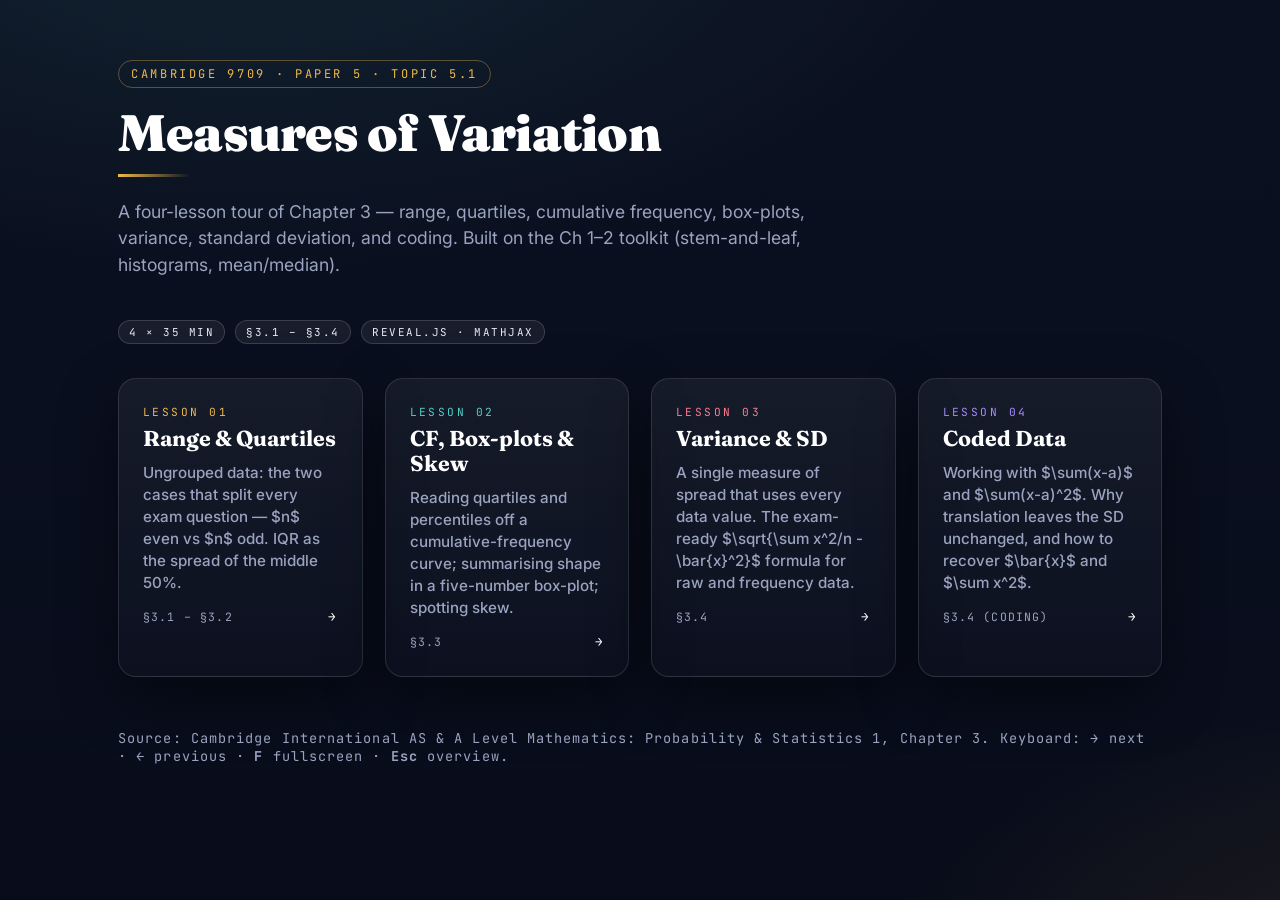
==== index.html @ fa0a8d60 "Initial: 4-lesson deck for 9709 P5 Ch3 Measures of Variation" ====
<!DOCTYPE html>
<html lang="en">
<head>
  <meta charset="utf-8">
  <meta name="viewport" content="width=device-width, initial-scale=1.0">
  <title>Chapter 3 — Measures of Variation · 9709 Paper 5</title>
  <link rel="preconnect" href="https://fonts.googleapis.com">
  <link rel="preconnect" href="https://fonts.gstatic.com" crossorigin>
  <link href="https://fonts.googleapis.com/css2?family=Fraunces:ital,opsz,wght@0,9..144,500;0,9..144,700;0,9..144,900&family=Inter:wght@400;600;700;800&family=JetBrains+Mono:wght@500;700&display=swap" rel="stylesheet">
  <style>
    :root{
      --ink:#0b1020; --chalk:#e8ecf6; --muted:#9aa3bf;
      --gold:#f0b84a; --teal:#4fd1c5; --rose:#ff7a90; --violet:#a78bfa; --emerald:#34d399;
    }
    *{box-sizing:border-box}
    html,body{margin:0;padding:0;background:var(--ink);color:var(--chalk);font-family:'Inter',system-ui,sans-serif;min-height:100vh}
    body{
      background:
        radial-gradient(1200px 600px at 20% -10%,rgba(79,209,197,.10),transparent 60%),
        radial-gradient(900px 500px at 110% 110%,rgba(240,184,74,.10),transparent 60%),
        linear-gradient(180deg,#0b1020 0%,#0a0f1f 50%,#080c1a 100%);
    }
    .wrap{max-width:1100px;margin:0 auto;padding:60px 28px 80px}
    .eyebrow{font-family:'JetBrains Mono',monospace;font-size:.75em;letter-spacing:.22em;text-transform:uppercase;color:var(--gold);border:1px solid rgba(240,184,74,.35);padding:5px 12px;border-radius:100px;display:inline-block;margin-bottom:18px}
    h1{font-family:'Fraunces',Georgia,serif;font-size:3.2em;line-height:1.05;font-weight:900;margin:0 0 .25em;color:#fff;letter-spacing:-.015em}
    .sub{color:var(--muted);font-size:1.1em;max-width:720px;line-height:1.5;margin-bottom:42px}
    .rule{height:3px;width:72px;background:linear-gradient(90deg,var(--gold),transparent);border:0;margin:14px 0 22px}
    .grid{display:grid;grid-template-columns:repeat(auto-fit,minmax(240px,1fr));gap:22px;margin-top:10px}
    a.card{text-decoration:none;color:inherit;display:block;background:linear-gradient(180deg,rgba(255,255,255,.05),rgba(255,255,255,.015));border:1px solid rgba(255,255,255,.12);border-radius:18px;padding:26px 24px;box-shadow:0 20px 60px rgba(0,0,0,.45);transition:transform .18s ease, border-color .18s ease, background .18s ease}
    a.card:hover{transform:translateY(-4px);border-color:rgba(255,255,255,.3);background:linear-gradient(180deg,rgba(255,255,255,.08),rgba(255,255,255,.025))}
    .card .num{font-family:'JetBrains Mono',monospace;font-size:.7em;letter-spacing:.22em;text-transform:uppercase;color:var(--gold);display:block;margin-bottom:8px}
    .card.teal .num{color:var(--teal)} .card.rose .num{color:var(--rose)} .card.violet .num{color:var(--violet)}
    .card h2{font-family:'Fraunces',Georgia,serif;font-size:1.35em;font-weight:700;margin:0 0 10px;color:#fff;line-height:1.15}
    .card p{color:var(--muted);line-height:1.45;margin:0;font-size:.95em;font-weight:500}
    .card .meta{margin-top:14px;display:flex;justify-content:space-between;align-items:center;font-family:'JetBrains Mono',monospace;font-size:.72em;color:var(--muted);letter-spacing:.1em;text-transform:uppercase}
    .card .arrow{color:#fff;font-size:1.1em}
    .foot{margin-top:52px;color:var(--muted);font-size:.85em;font-family:'JetBrains Mono',monospace;letter-spacing:.08em}
    .foot a{color:var(--gold);text-decoration:none}
    .ribbon{display:flex;gap:10px;flex-wrap:wrap;margin-top:14px;margin-bottom:34px}
    .chip{font-family:'JetBrains Mono',monospace;font-size:.68em;letter-spacing:.14em;text-transform:uppercase;color:var(--chalk);background:rgba(255,255,255,.06);border:1px solid rgba(255,255,255,.15);padding:4px 10px;border-radius:100px}
  </style>
</head>
<body>
<div class="wrap">
  <span class="eyebrow">Cambridge 9709 · Paper 5 · Topic 5.1</span>
  <h1>Measures of Variation</h1>
  <hr class="rule">
  <p class="sub">A four-lesson tour of Chapter 3 — range, quartiles, cumulative frequency, box-plots, variance, standard deviation, and coding. Built on the Ch 1–2 toolkit (stem-and-leaf, histograms, mean/median).</p>
  <div class="ribbon">
    <span class="chip">4 × 35 min</span>
    <span class="chip">§3.1 – §3.4</span>
    <span class="chip">Reveal.js · MathJax</span>
  </div>

  <div class="grid">
    <a class="card" href="lesson1/index.html">
      <span class="num">Lesson 01</span>
      <h2>Range &amp; Quartiles</h2>
      <p>Ungrouped data: the two cases that split every exam question — $n$ even vs $n$ odd. IQR as the spread of the middle 50%.</p>
      <div class="meta"><span>§3.1 – §3.2</span><span class="arrow">&rarr;</span></div>
    </a>
    <a class="card teal" href="lesson2/index.html">
      <span class="num">Lesson 02</span>
      <h2>CF, Box-plots &amp; Skew</h2>
      <p>Reading quartiles and percentiles off a cumulative-frequency curve; summarising shape in a five-number box-plot; spotting skew.</p>
      <div class="meta"><span>§3.3</span><span class="arrow">&rarr;</span></div>
    </a>
    <a class="card rose" href="lesson3/index.html">
      <span class="num">Lesson 03</span>
      <h2>Variance &amp; SD</h2>
      <p>A single measure of spread that uses every data value. The exam-ready $\sqrt{\sum x^2/n - \bar{x}^2}$ formula for raw and frequency data.</p>
      <div class="meta"><span>§3.4</span><span class="arrow">&rarr;</span></div>
    </a>
    <a class="card violet" href="lesson4/index.html">
      <span class="num">Lesson 04</span>
      <h2>Coded Data</h2>
      <p>Working with $\sum(x-a)$ and $\sum(x-a)^2$. Why translation leaves the SD unchanged, and how to recover $\bar{x}$ and $\sum x^2$.</p>
      <div class="meta"><span>§3.4 (coding)</span><span class="arrow">&rarr;</span></div>
    </a>
  </div>

  <p class="foot">Source: Cambridge International AS &amp; A Level Mathematics: Probability &amp; Statistics 1, Chapter 3. Keyboard: <strong>&rarr;</strong> next · <strong>&larr;</strong> previous · <strong>F</strong> fullscreen · <strong>Esc</strong> overview.</p>
</div>
</body>
</html>
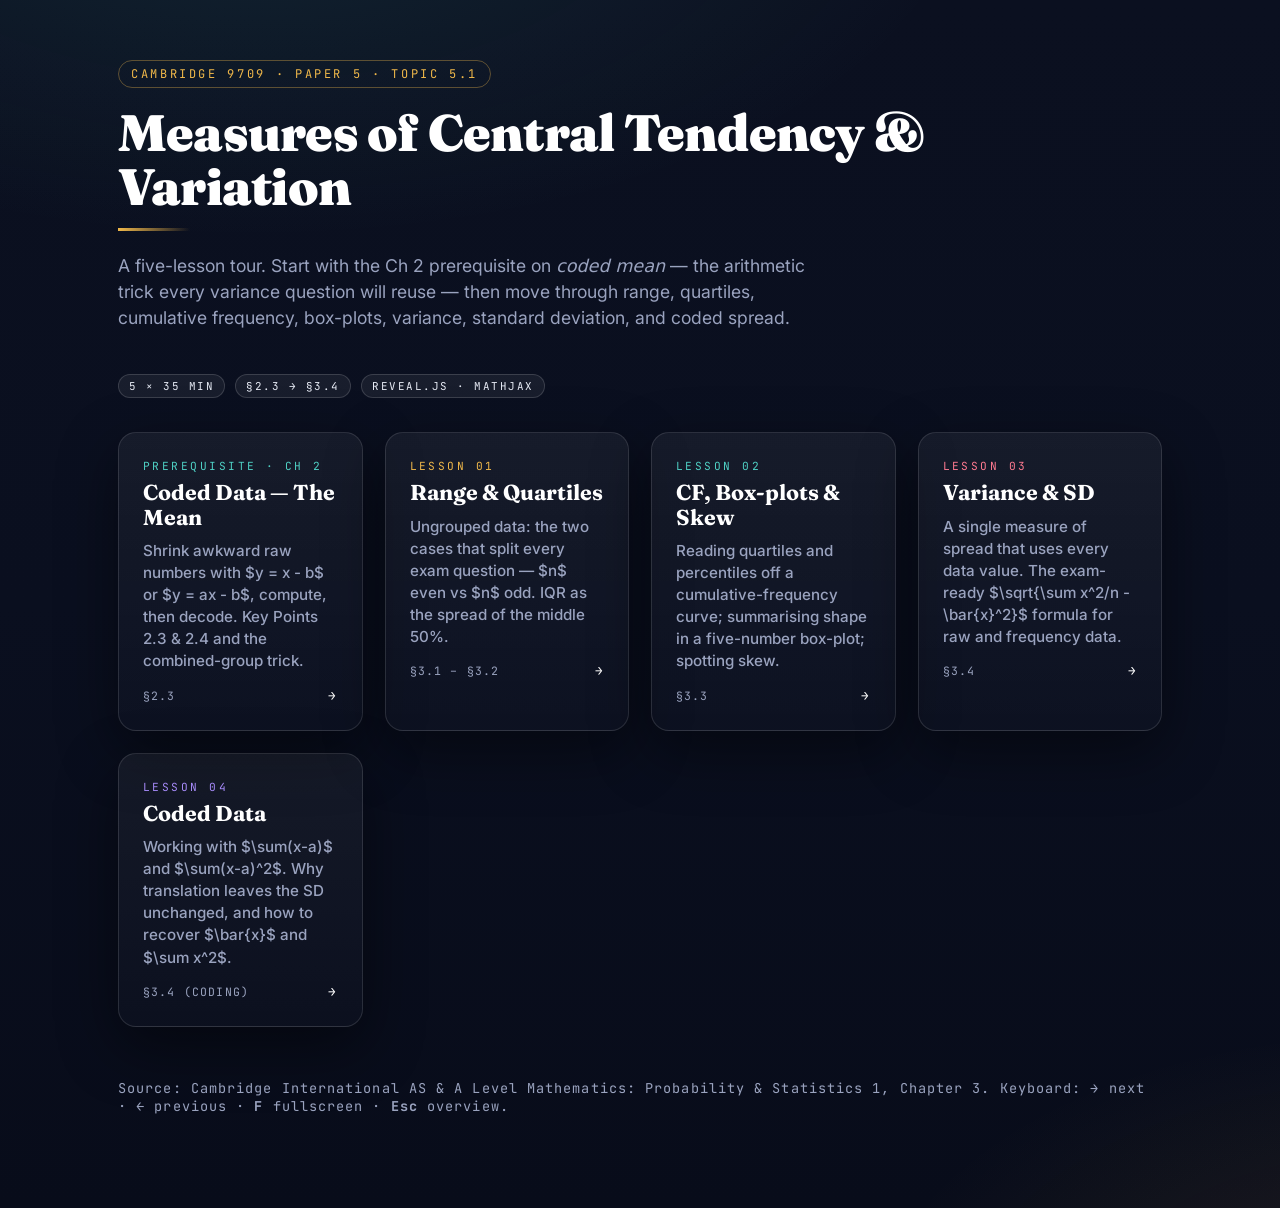
==== commit 58190896: "Add prerequisite Lesson 0 — Coded Data (Mean) from Ch 2 §2.3 Teaches addition coding (Key Point 2.3)" ====
--- a/index.html
+++ b/index.html
@@ -3,7 +3,7 @@
 <head>
   <meta charset="utf-8">
   <meta name="viewport" content="width=device-width, initial-scale=1.0">
-  <title>Chapter 3 — Measures of Variation · 9709 Paper 5</title>
+  <title>Measures of Central Tendency &amp; Variation · 9709 Paper 5</title>
   <link rel="preconnect" href="https://fonts.googleapis.com">
   <link rel="preconnect" href="https://fonts.gstatic.com" crossorigin>
   <link href="https://fonts.googleapis.com/css2?family=Fraunces:ital,opsz,wght@0,9..144,500;0,9..144,700;0,9..144,900&family=Inter:wght@400;600;700;800&family=JetBrains+Mono:wght@500;700&display=swap" rel="stylesheet">
@@ -43,16 +43,22 @@
 <body>
 <div class="wrap">
   <span class="eyebrow">Cambridge 9709 · Paper 5 · Topic 5.1</span>
-  <h1>Measures of Variation</h1>
+  <h1>Measures of Central Tendency &amp; Variation</h1>
   <hr class="rule">
-  <p class="sub">A four-lesson tour of Chapter 3 — range, quartiles, cumulative frequency, box-plots, variance, standard deviation, and coding. Built on the Ch 1–2 toolkit (stem-and-leaf, histograms, mean/median).</p>
+  <p class="sub">A five-lesson tour. Start with the Ch 2 prerequisite on <em>coded mean</em> — the arithmetic trick every variance question will reuse — then move through range, quartiles, cumulative frequency, box-plots, variance, standard deviation, and coded spread.</p>
   <div class="ribbon">
-    <span class="chip">4 × 35 min</span>
-    <span class="chip">§3.1 – §3.4</span>
+    <span class="chip">5 × 35 min</span>
+    <span class="chip">§2.3 → §3.4</span>
     <span class="chip">Reveal.js · MathJax</span>
   </div>
 
   <div class="grid">
+    <a class="card teal" href="lesson0-coded-mean/index.html">
+      <span class="num">Prerequisite · Ch 2</span>
+      <h2>Coded Data &mdash; The Mean</h2>
+      <p>Shrink awkward raw numbers with $y = x - b$ or $y = ax - b$, compute, then decode. Key Points 2.3 &amp; 2.4 and the combined-group trick.</p>
+      <div class="meta"><span>§2.3</span><span class="arrow">&rarr;</span></div>
+    </a>
     <a class="card" href="lesson1/index.html">
       <span class="num">Lesson 01</span>
       <h2>Range &amp; Quartiles</h2>
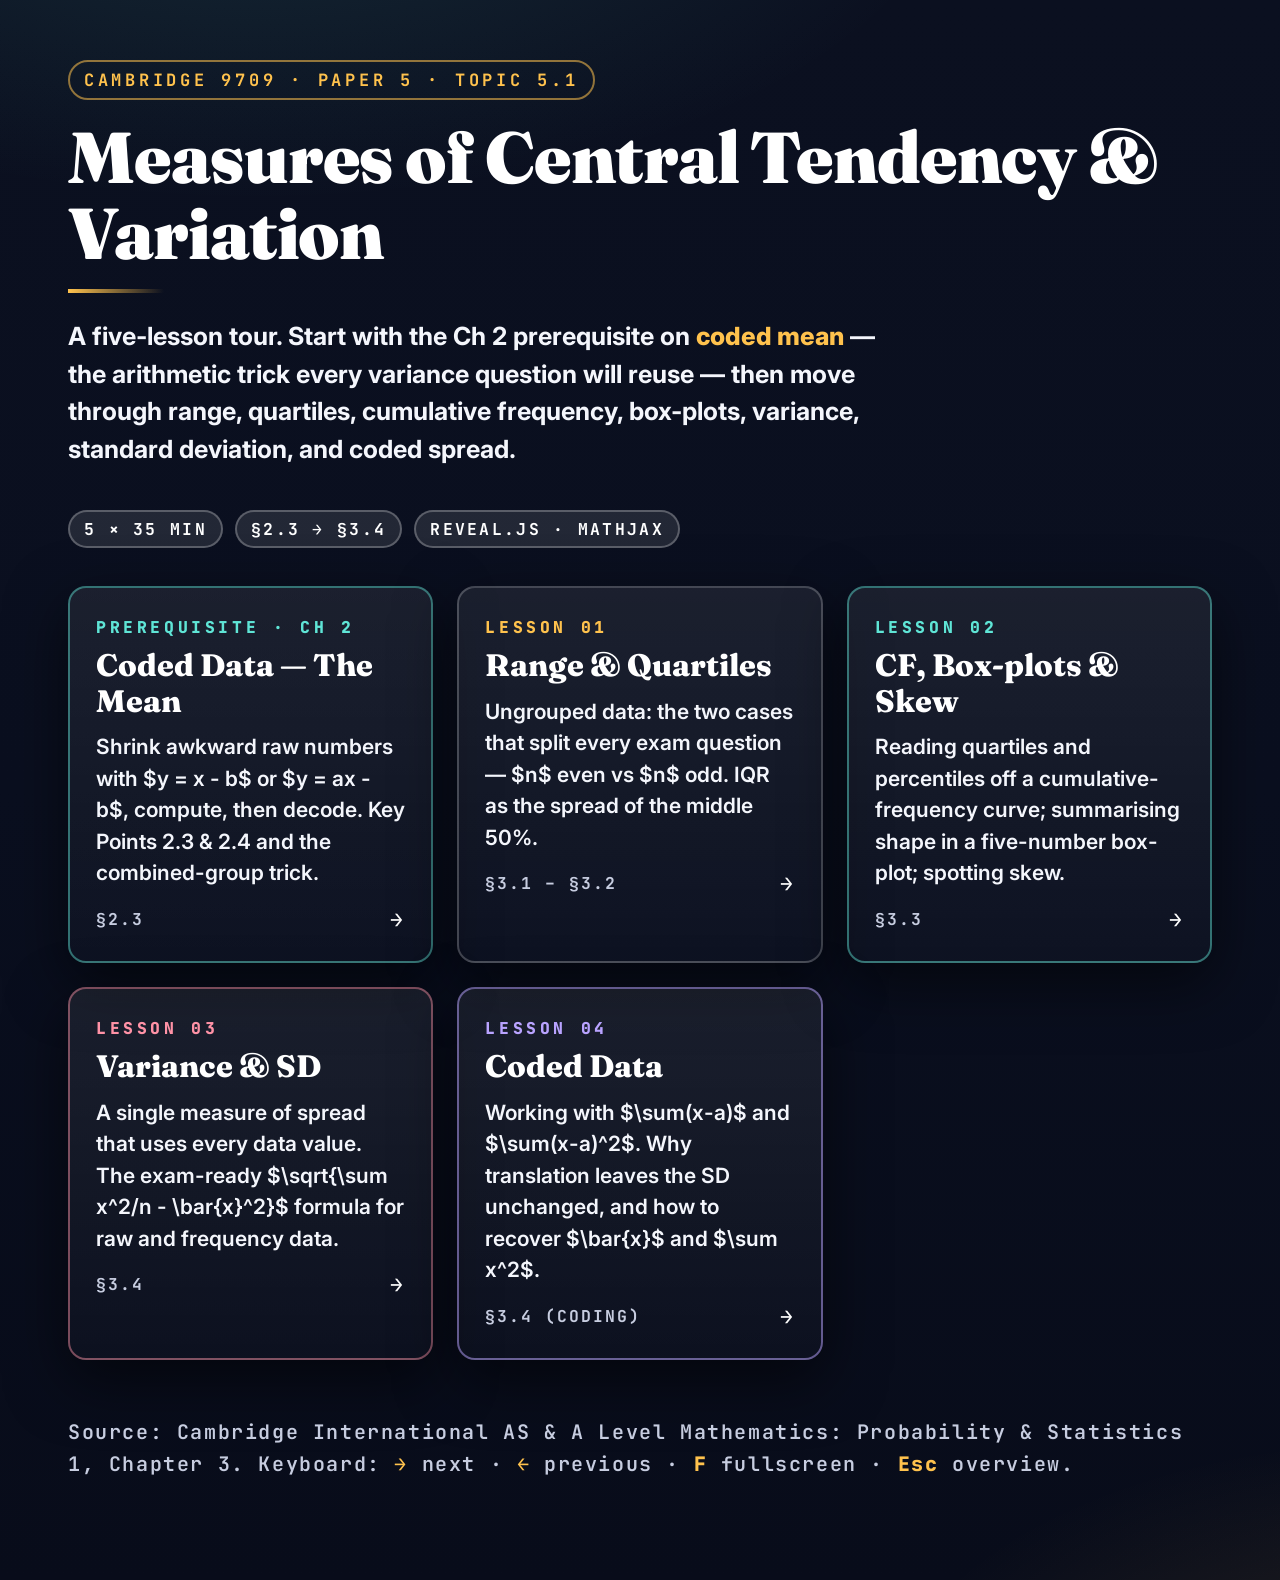
==== commit 18f4d679: "Accessibility pass on homepage: match the lesson deck treatment Body base 16px → 20px, weight 600 → " ====
--- a/index.html
+++ b/index.html
@@ -9,35 +9,40 @@
   <link href="https://fonts.googleapis.com/css2?family=Fraunces:ital,opsz,wght@0,9..144,500;0,9..144,700;0,9..144,900&family=Inter:wght@400;600;700;800&family=JetBrains+Mono:wght@500;700&display=swap" rel="stylesheet">
   <style>
     :root{
-      --ink:#0b1020; --chalk:#e8ecf6; --muted:#9aa3bf;
-      --gold:#f0b84a; --teal:#4fd1c5; --rose:#ff7a90; --violet:#a78bfa; --emerald:#34d399;
+      --ink:#0b1020; --chalk:#f4f6fc; --muted:#c7cde0;
+      --gold:#ffc24d; --teal:#5fe5d6; --rose:#ff92a6; --violet:#b9a3ff; --emerald:#4eeba8;
     }
     *{box-sizing:border-box}
-    html,body{margin:0;padding:0;background:var(--ink);color:var(--chalk);font-family:'Inter',system-ui,sans-serif;min-height:100vh}
+    html,body{margin:0;padding:0;background:var(--ink);color:var(--chalk);font-family:'Inter',system-ui,sans-serif;min-height:100vh;font-size:20px;font-weight:700}
     body{
       background:
-        radial-gradient(1200px 600px at 20% -10%,rgba(79,209,197,.10),transparent 60%),
-        radial-gradient(900px 500px at 110% 110%,rgba(240,184,74,.10),transparent 60%),
+        radial-gradient(1200px 600px at 20% -10%,rgba(95,229,214,.12),transparent 60%),
+        radial-gradient(900px 500px at 110% 110%,rgba(255,194,77,.12),transparent 60%),
         linear-gradient(180deg,#0b1020 0%,#0a0f1f 50%,#080c1a 100%);
     }
-    .wrap{max-width:1100px;margin:0 auto;padding:60px 28px 80px}
-    .eyebrow{font-family:'JetBrains Mono',monospace;font-size:.75em;letter-spacing:.22em;text-transform:uppercase;color:var(--gold);border:1px solid rgba(240,184,74,.35);padding:5px 12px;border-radius:100px;display:inline-block;margin-bottom:18px}
-    h1{font-family:'Fraunces',Georgia,serif;font-size:3.2em;line-height:1.05;font-weight:900;margin:0 0 .25em;color:#fff;letter-spacing:-.015em}
-    .sub{color:var(--muted);font-size:1.1em;max-width:720px;line-height:1.5;margin-bottom:42px}
-    .rule{height:3px;width:72px;background:linear-gradient(90deg,var(--gold),transparent);border:0;margin:14px 0 22px}
-    .grid{display:grid;grid-template-columns:repeat(auto-fit,minmax(240px,1fr));gap:22px;margin-top:10px}
-    a.card{text-decoration:none;color:inherit;display:block;background:linear-gradient(180deg,rgba(255,255,255,.05),rgba(255,255,255,.015));border:1px solid rgba(255,255,255,.12);border-radius:18px;padding:26px 24px;box-shadow:0 20px 60px rgba(0,0,0,.45);transition:transform .18s ease, border-color .18s ease, background .18s ease}
-    a.card:hover{transform:translateY(-4px);border-color:rgba(255,255,255,.3);background:linear-gradient(180deg,rgba(255,255,255,.08),rgba(255,255,255,.025))}
-    .card .num{font-family:'JetBrains Mono',monospace;font-size:.7em;letter-spacing:.22em;text-transform:uppercase;color:var(--gold);display:block;margin-bottom:8px}
+    .wrap{max-width:1200px;margin:0 auto;padding:60px 28px 80px}
+    .eyebrow{font-family:'JetBrains Mono',monospace;font-size:.85em;font-weight:700;letter-spacing:.22em;text-transform:uppercase;color:var(--gold);border:2px solid rgba(255,194,77,.55);padding:7px 14px;border-radius:100px;display:inline-block;margin-bottom:20px}
+    h1{font-family:'Fraunces',Georgia,serif;font-size:3.6em;line-height:1.05;font-weight:900;margin:0 0 .25em;color:#fff;letter-spacing:-.015em}
+    .sub{color:var(--chalk);font-size:1.25em;font-weight:700;max-width:820px;line-height:1.5;margin-bottom:42px}
+    .sub em{color:var(--gold);font-style:normal;font-weight:800}
+    .rule{height:4px;width:96px;background:linear-gradient(90deg,var(--gold),transparent);border:0;margin:14px 0 22px}
+    .grid{display:grid;grid-template-columns:repeat(auto-fit,minmax(270px,1fr));gap:24px;margin-top:10px}
+    a.card{text-decoration:none;color:inherit;display:block;background:linear-gradient(180deg,rgba(255,255,255,.07),rgba(255,255,255,.02));border:2px solid rgba(255,255,255,.22);border-radius:18px;padding:28px 26px;box-shadow:0 20px 60px rgba(0,0,0,.55);transition:transform .18s ease, border-color .18s ease, background .18s ease}
+    a.card:hover{transform:translateY(-4px);border-color:rgba(255,255,255,.45);background:linear-gradient(180deg,rgba(255,255,255,.10),rgba(255,255,255,.035))}
+    .card .num{font-family:'JetBrains Mono',monospace;font-size:.82em;font-weight:800;letter-spacing:.22em;text-transform:uppercase;color:var(--gold);display:block;margin-bottom:10px}
     .card.teal .num{color:var(--teal)} .card.rose .num{color:var(--rose)} .card.violet .num{color:var(--violet)}
-    .card h2{font-family:'Fraunces',Georgia,serif;font-size:1.35em;font-weight:700;margin:0 0 10px;color:#fff;line-height:1.15}
-    .card p{color:var(--muted);line-height:1.45;margin:0;font-size:.95em;font-weight:500}
-    .card .meta{margin-top:14px;display:flex;justify-content:space-between;align-items:center;font-family:'JetBrains Mono',monospace;font-size:.72em;color:var(--muted);letter-spacing:.1em;text-transform:uppercase}
-    .card .arrow{color:#fff;font-size:1.1em}
-    .foot{margin-top:52px;color:var(--muted);font-size:.85em;font-family:'JetBrains Mono',monospace;letter-spacing:.08em}
+    .card.teal{border-color:rgba(95,229,214,.45)} .card.teal:hover{border-color:rgba(95,229,214,.75)}
+    .card.rose{border-color:rgba(255,146,166,.45)} .card.rose:hover{border-color:rgba(255,146,166,.75)}
+    .card.violet{border-color:rgba(185,163,255,.50)} .card.violet:hover{border-color:rgba(185,163,255,.80)}
+    .card h2{font-family:'Fraunces',Georgia,serif;font-size:1.55em;font-weight:800;margin:0 0 12px;color:#fff;line-height:1.15}
+    .card p{color:var(--chalk);line-height:1.5;margin:0;font-size:1.05em;font-weight:600}
+    .card .meta{margin-top:16px;display:flex;justify-content:space-between;align-items:center;font-family:'JetBrains Mono',monospace;font-size:.82em;font-weight:700;color:var(--muted);letter-spacing:.12em;text-transform:uppercase}
+    .card .arrow{color:#fff;font-size:1.3em;font-weight:900}
+    .foot{margin-top:56px;color:var(--muted);font-size:1em;font-weight:600;font-family:'JetBrains Mono',monospace;letter-spacing:.08em;line-height:1.6}
+    .foot strong{color:var(--gold);font-weight:800}
     .foot a{color:var(--gold);text-decoration:none}
-    .ribbon{display:flex;gap:10px;flex-wrap:wrap;margin-top:14px;margin-bottom:34px}
-    .chip{font-family:'JetBrains Mono',monospace;font-size:.68em;letter-spacing:.14em;text-transform:uppercase;color:var(--chalk);background:rgba(255,255,255,.06);border:1px solid rgba(255,255,255,.15);padding:4px 10px;border-radius:100px}
+    .ribbon{display:flex;gap:12px;flex-wrap:wrap;margin-top:14px;margin-bottom:38px}
+    .chip{font-family:'JetBrains Mono',monospace;font-size:.82em;font-weight:700;letter-spacing:.14em;text-transform:uppercase;color:#fff;background:rgba(255,255,255,.10);border:2px solid rgba(255,255,255,.25);padding:6px 14px;border-radius:100px}
   </style>
 </head>
 <body>
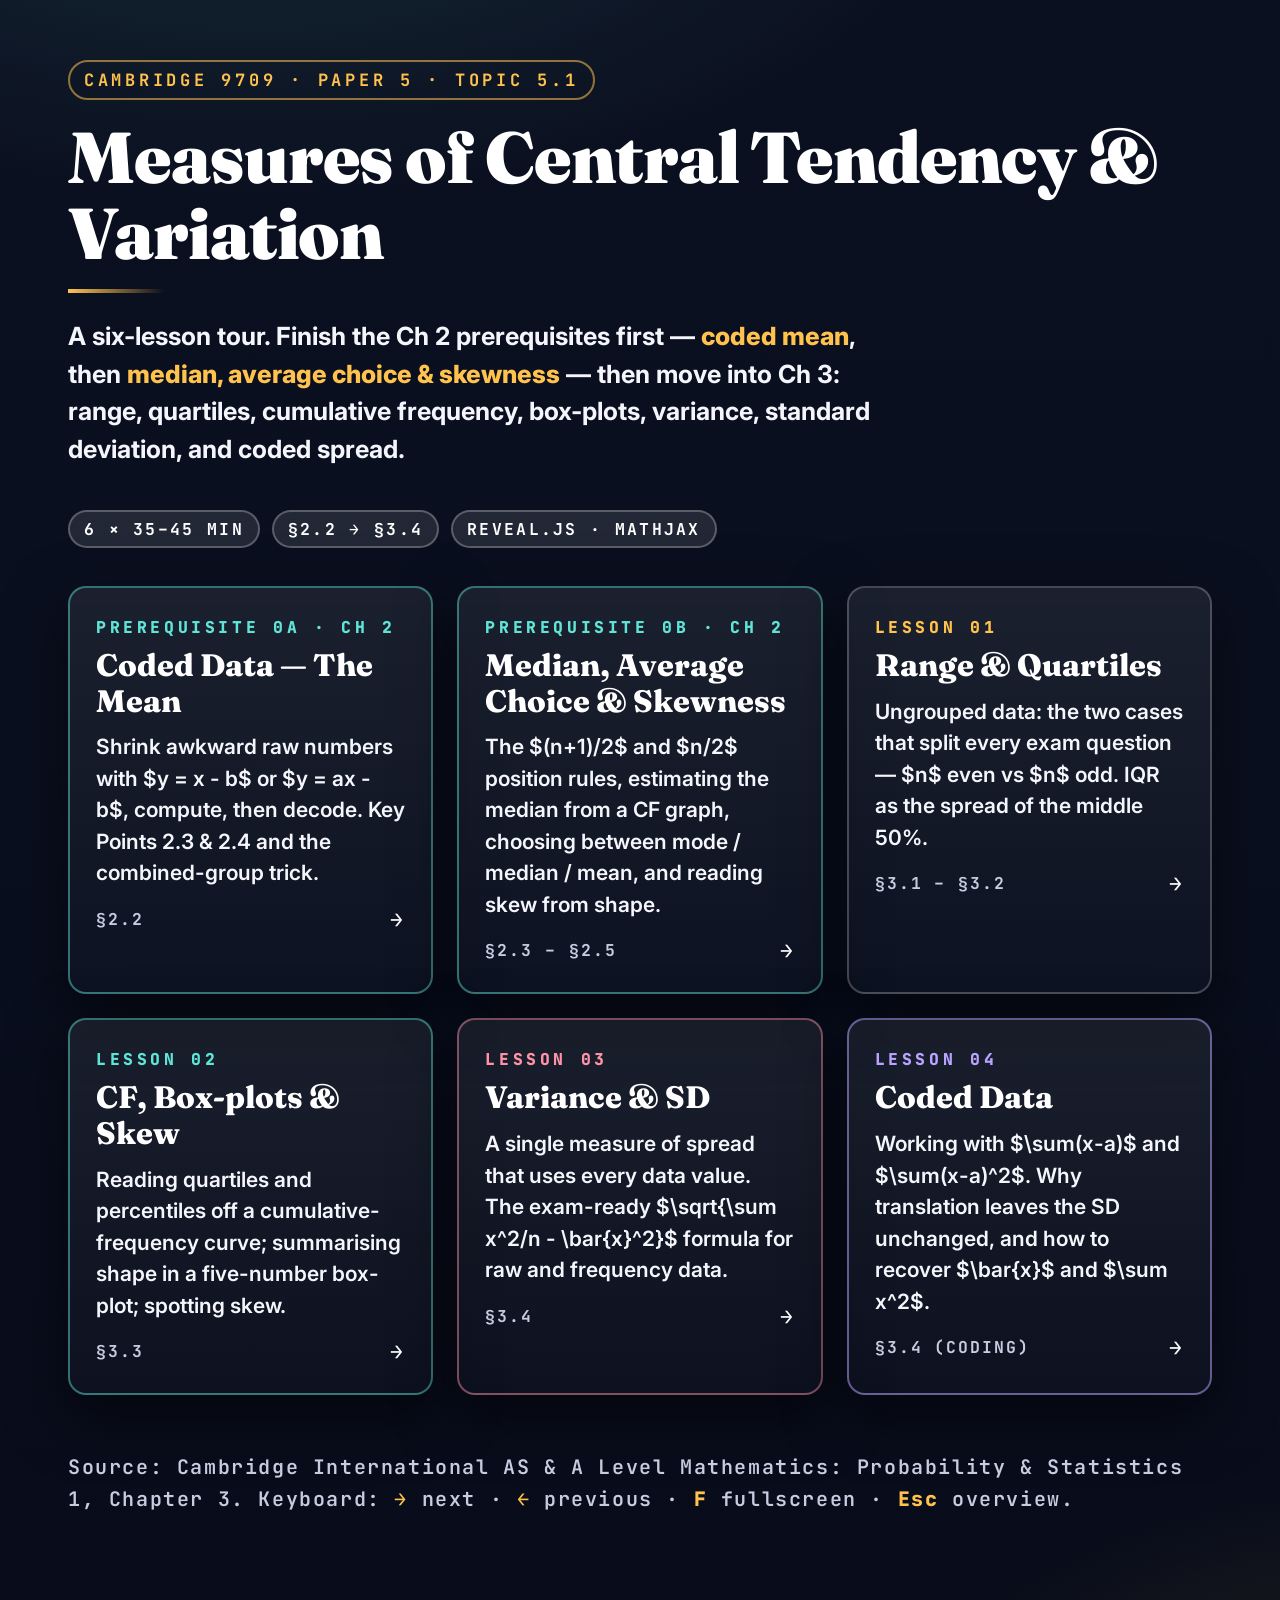
==== commit efcaaac8: "Add Lesson 0b (Median, Average Choice & Skewness); rework Lesson 0a practice Lesson 0b (new, lesson0" ====
--- a/index.html
+++ b/index.html
@@ -50,19 +50,25 @@
   <span class="eyebrow">Cambridge 9709 · Paper 5 · Topic 5.1</span>
   <h1>Measures of Central Tendency &amp; Variation</h1>
   <hr class="rule">
-  <p class="sub">A five-lesson tour. Start with the Ch 2 prerequisite on <em>coded mean</em> — the arithmetic trick every variance question will reuse — then move through range, quartiles, cumulative frequency, box-plots, variance, standard deviation, and coded spread.</p>
+  <p class="sub">A six-lesson tour. Finish the Ch 2 prerequisites first — <em>coded mean</em>, then <em>median, average choice &amp; skewness</em> — then move into Ch 3: range, quartiles, cumulative frequency, box-plots, variance, standard deviation, and coded spread.</p>
   <div class="ribbon">
-    <span class="chip">5 × 35 min</span>
-    <span class="chip">§2.3 → §3.4</span>
+    <span class="chip">6 × 35&ndash;45 min</span>
+    <span class="chip">§2.2 → §3.4</span>
     <span class="chip">Reveal.js · MathJax</span>
   </div>
 
   <div class="grid">
     <a class="card teal" href="lesson0-coded-mean/index.html">
-      <span class="num">Prerequisite · Ch 2</span>
+      <span class="num">Prerequisite 0a · Ch 2</span>
       <h2>Coded Data &mdash; The Mean</h2>
       <p>Shrink awkward raw numbers with $y = x - b$ or $y = ax - b$, compute, then decode. Key Points 2.3 &amp; 2.4 and the combined-group trick.</p>
-      <div class="meta"><span>§2.3</span><span class="arrow">&rarr;</span></div>
+      <div class="meta"><span>§2.2</span><span class="arrow">&rarr;</span></div>
+    </a>
+    <a class="card teal" href="lesson0b-median-skewness/index.html">
+      <span class="num">Prerequisite 0b · Ch 2</span>
+      <h2>Median, Average Choice &amp; Skewness</h2>
+      <p>The $(n+1)/2$ and $n/2$ position rules, estimating the median from a CF graph, choosing between mode / median / mean, and reading skew from shape.</p>
+      <div class="meta"><span>§2.3 &ndash; §2.5</span><span class="arrow">&rarr;</span></div>
     </a>
     <a class="card" href="lesson1/index.html">
       <span class="num">Lesson 01</span>
